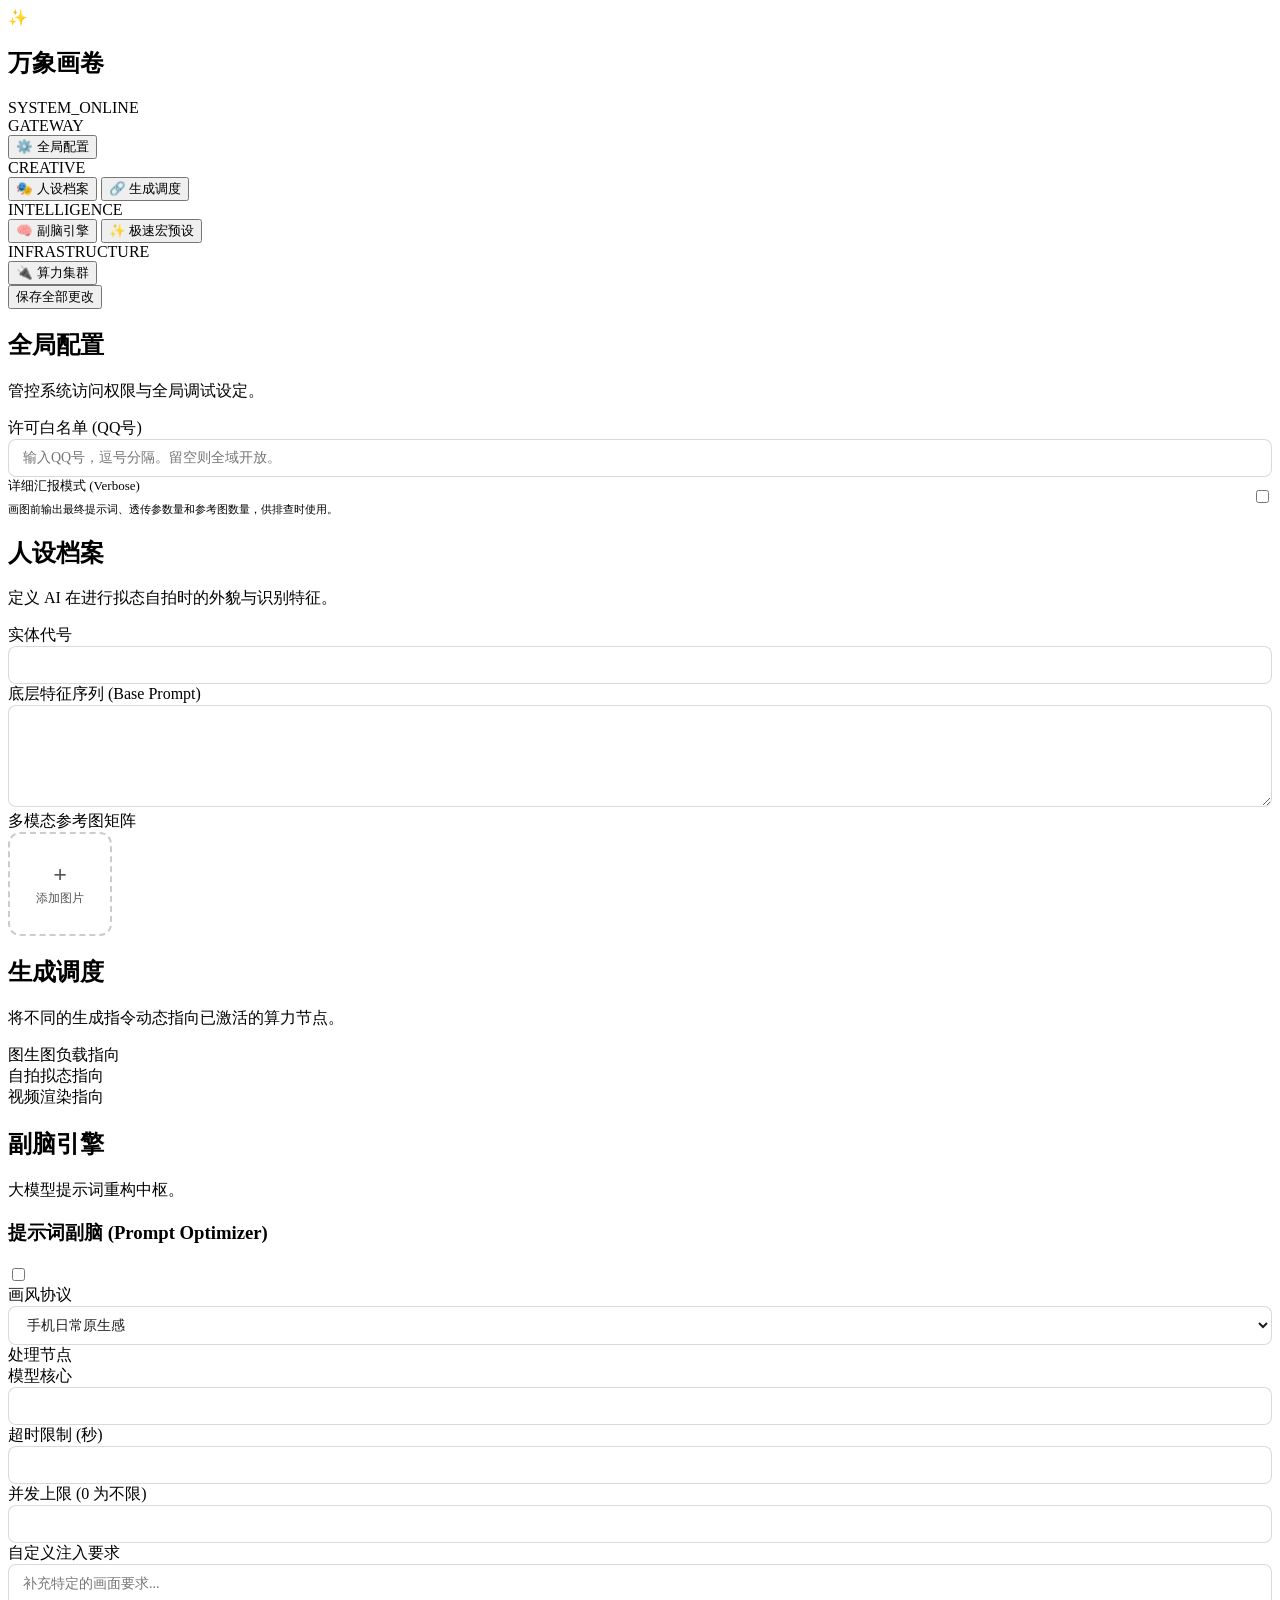
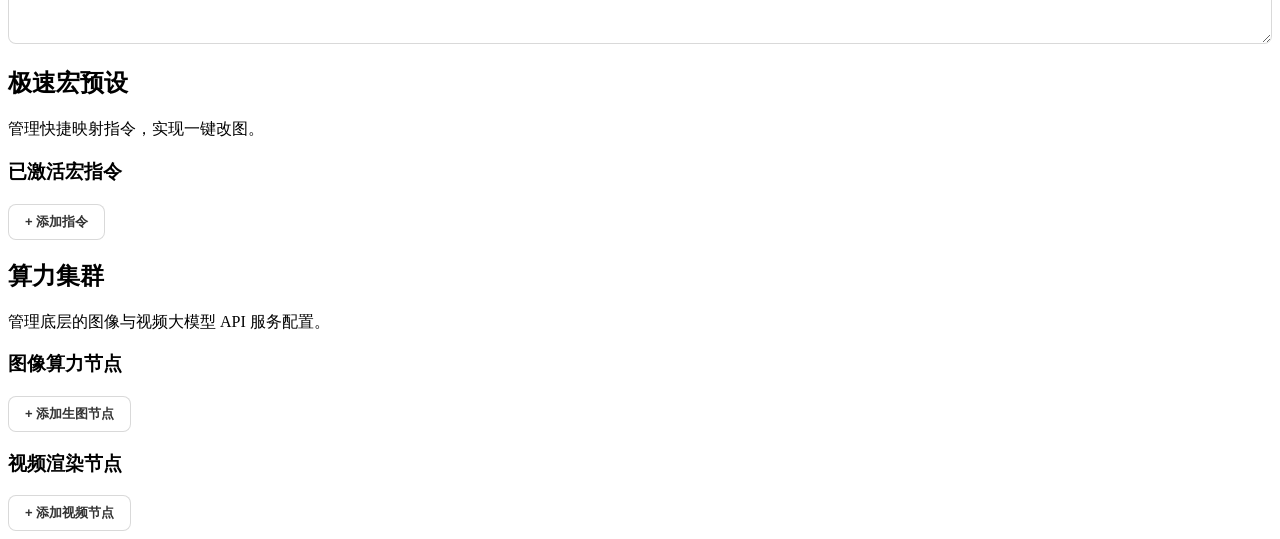
==== pages/插件配置/index.html @ 4bd56ada "Rename index.html to index.html" ====
<!doctype html>
<html lang="zh-CN">
<head>
    <meta charset="utf-8" />
    <title>Omni-Draw Station</title>
    <link rel="stylesheet" href="./style.css" />
    
    <style>
        /* =========================================================
           ✨ 修复 1：全局 CSS 补丁 (电脑与手机均生效)
           解决你本地 style.css 缺少这些类名导致的“原始黑边框”和崩坏问题
           ========================================================= */
        
        /* 修复输入框、多行文本框、下拉菜单 */
        .input-modern, .input-glass, select.input-modern, textarea.input-modern {
            width: 100%;
            padding: 10px 14px;
            border: 1px solid rgba(0, 0, 0, 0.15) !important;
            border-radius: 8px;
            background: rgba(255, 255, 255, 0.6);
            font-size: 14px;
            outline: none;
            box-sizing: border-box;
            transition: all 0.2s ease;
            font-family: inherit;
            color: #1C1E21;
        }
        .input-modern:focus, .input-glass:focus {
            border-color: #006FEE !important;
            background: rgba(255, 255, 255, 0.9);
            box-shadow: 0 0 0 3px rgba(0, 111, 238, 0.15);
        }
        textarea.input-modern { resize: vertical; min-height: 80px; }
        
        /* 修复添加指令、添加节点等按钮 */
        .btn-secondary, .btn-glass-secondary {
            padding: 8px 16px;
            border: 1px solid rgba(0, 0, 0, 0.15) !important;
            background: rgba(255, 255, 255, 0.6);
            border-radius: 8px;
            cursor: pointer;
            font-size: 13px;
            font-weight: 600;
            color: #333;
            transition: all 0.2s;
        }
        .btn-secondary:hover, .btn-glass-secondary:hover {
            background: rgba(255, 255, 255, 0.9);
            border-color: #006FEE !important;
            color: #006FEE;
        }

        /* 修复“添加图片”的虚线框 */
        .upload-trigger {
            display: flex;
            flex-direction: column;
            align-items: center;
            justify-content: center;
            width: 100px;
            height: 100px;
            border: 2px dashed rgba(0, 0, 0, 0.2) !important;
            border-radius: 12px;
            background: rgba(255, 255, 255, 0.4);
            cursor: pointer;
            transition: all 0.2s;
            color: #555;
        }
        .upload-trigger:hover {
            background: rgba(255, 255, 255, 0.8);
            border-color: #006FEE !important;
            color: #006FEE;
        }
        .upload-icon { font-size: 24px; font-weight: bold; line-height: 1; margin-bottom: 4px; }
        .upload-text { font-size: 12px; }

        /* =========================================================
           ✨ 修复 2：手机端专属隔离层 (仅屏幕宽度 < 768px 生效)
           绝对不影响电脑端，彻底解决手机端错位、重叠问题
           ========================================================= */
        @media screen and (max-width: 768px) {
            body, html { overflow: hidden !important; }
            .layout-wrapper { display: flex !important; flex-direction: column !important; height: 100vh !important; }
            
            /* 侧边栏变身顶部横向导航 */
            .sidebar { 
                width: 100% !important; 
                height: auto !important; 
                padding: 15px 15px 5px 15px !important; 
                flex-shrink: 0 !important;
                border-right: none !important; 
                border-bottom: 1px solid rgba(0,0,0,0.1) !important;
                background: rgba(255, 255, 255, 0.95) !important;
                z-index: 100 !important; 
                position: relative !important;
            }
            .sidebar-header { display: flex !important; flex-direction: row !important; justify-content: space-between !important; align-items: center !important; margin-bottom: 10px !important; padding: 0 !important; }
            .brand h1 { font-size: 18px !important; margin: 0 !important; }
            .status-dot { margin: 0 !important; }
            
            /* 导航菜单横向滑动 */
            .nav-menu { display: flex !important; flex-direction: row !important; overflow-x: auto !important; white-space: nowrap !important; gap: 8px !important; padding-bottom: 5px !important; -webkit-overflow-scrolling: touch !important; }
            .nav-menu::-webkit-scrollbar { display: none !important; }
            .nav-label { display: none !important; }
            .nav-item { width: auto !important; flex: 0 0 auto !important; padding: 6px 12px !important; margin: 0 !important; font-size: 13px !important; border-radius: 8px !important; }
            
            /* 主内容区留出底部空间，防悬浮按钮遮挡 */
            .content { flex: 1 !important; padding: 15px 15px 100px 15px !important; overflow-y: auto !important; -webkit-overflow-scrolling: touch !important; }
            .page-header h2 { font-size: 20px !important; margin-bottom: 5px !important; }
            .page-header p { font-size: 12px !important; opacity: 0.8 !important;}
            
            /* 强制单列排版防挤压 */
            .grid-row, .grid-2-col { display: flex !important; flex-direction: column !important; gap: 12px !important; }
            .card, .glass-card { padding: 15px !important; width: 100% !important; box-sizing: border-box !important; margin-bottom: 15px !important; border-radius: 12px !important;}
            
            /* 手机端输入框防溢出 */
            .form-group { width: 100% !important; box-sizing: border-box !important; overflow: hidden !important; }
            
            /* 极速宏列表优化为上下堆叠 */
            .list-item { display: flex !important; flex-direction: column !important; gap: 8px !important; height: auto !important; padding: 12px !important; box-sizing: border-box !important; background: rgba(0,0,0,0.03) !important; border-radius: 12px !important;}
            .list-item span { display: none !important; }
            .list-item button { width: 100% !important; margin-top: 5px !important; }
            
            /* 卡片头部防按钮挤压 */
            .card-header.space-between { flex-direction: column !important; align-items: flex-start !important; gap: 10px !important; }
            .card-header.space-between button { width: 100% !important; }

            /* ✨ 彻底修复按钮重叠：做成固定在屏幕底部的悬浮胶囊 ✨ */
            .save-panel { 
                position: fixed !important; 
                bottom: 20px !important; 
                left: 50% !important; 
                transform: translateX(-50%) !important; 
                width: 85% !important; 
                max-width: 350px !important;
                padding: 0 !important; 
                margin: 0 !important; 
                z-index: 9999 !important; 
            }
            .btn-primary { 
                width: 100% !important; 
                padding: 14px !important; 
                border-radius: 30px !important; 
                background: #006FEE !important;
                color: #FFF !important;
                border: none !important;
                box-shadow: 0 8px 25px rgba(0, 111, 238, 0.4) !important; 
                font-size: 15px !important;
                font-weight: bold !important;
            }
        }
    </style>
</head>
<body>
    <div class="layout-wrapper">
        <aside class="sidebar">
            <div class="sidebar-header">
                <div class="brand">
                    <span class="brand-icon">✨</span>
                    <h1>万象画卷</h1>
                </div>
                <div class="status-dot">SYSTEM_ONLINE</div>
            </div>
            
            <nav class="nav-menu">
                <div class="nav-label">GATEWAY</div>
                <button class="nav-item active" data-target="tab-basic"><span>⚙️</span> 全局配置</button>
                <div class="nav-label">CREATIVE</div>
                <button class="nav-item" data-target="tab-persona"><span>🎭</span> 人设档案</button>
                <button class="nav-item" data-target="tab-hub"><span>🔗</span> 生成调度</button>
                <div class="nav-label">INTELLIGENCE</div>
                <button class="nav-item" data-target="tab-optimizer"><span>🧠</span> 副脑引擎</button>
                <button class="nav-item" data-target="tab-presets"><span>✨</span> 极速宏预设</button>
                <div class="nav-label">INFRASTRUCTURE</div>
                <button class="nav-item" data-target="tab-nodes"><span>🔌</span> 算力集群</button>
            </nav>

            <div class="save-panel">
                <button data-action="save-config" class="btn-primary">保存全部更改</button>
            </div>
        </aside>

        <main class="content">
            <div id="tab-basic" class="tab-pane active">
                <div class="page-header"><h2>全局配置</h2><p>管控系统访问权限与全局调试设定。</p></div>
                <section class="card">
                    <div class="form-group">
                        <label>许可白名单 (QQ号)</label>
                        <input type="text" id="perm_allowed_users" class="input-modern" placeholder="输入QQ号，逗号分隔。留空则全域开放。" />
                    </div>
                    <div class="divider"></div>
                    <div style="display: flex; justify-content: space-between; align-items: center;">
                        <div>
                            <label style="margin-bottom: 4px; display: block; color: var(--text-main); font-size: 13px;">详细汇报模式 (Verbose)</label>
                            <span style="font-size: 11px; color: var(--text-muted);">画图前输出最终提示词、透传参数量和参考图数量，供排查时使用。</span>
                        </div>
                        <div class="switch-wrapper"><input type="checkbox" id="verbose_report" class="ios-switch"></div>
                    </div>
                </section>
            </div>

            <div id="tab-persona" class="tab-pane">
                <div class="page-header"><h2>人设档案</h2><p>定义 AI 在进行拟态自拍时的外貌与识别特征。</p></div>
                <div class="grid-row">
                    <section class="card">
                        <div class="form-group"><label>实体代号</label><input type="text" id="persona_name" class="input-modern" /></div>
                        <div class="form-group"><label>底层特征序列 (Base Prompt)</label><textarea id="persona_prompt" rows="5" class="input-modern"></textarea></div>
                    </section>
                    <section class="card">
                        <div class="form-group">
                            <label>多模态参考图矩阵</label>
                            <div class="multi-upload-container" id="persona-upload-container">
                                <div class="upload-trigger" id="persona-upload-trigger">
                                    <span class="upload-icon">+</span>
                                    <span class="upload-text">添加图片</span>
                                </div>
                            </div>
                            <input type="file" id="hidden-file-input" accept="image/png, image/jpeg, image/webp" multiple style="display: none;" />
                        </div>
                    </section>
                </div>
            </div>

            <div id="tab-hub" class="tab-pane">
                <div class="page-header"><h2>生成调度</h2><p>将不同的生成指令动态指向已激活的算力节点。</p></div>
                <section class="card">
                    <div class="form-group"><label>图生图负载指向</label><div class="node-selector" id="sel-route-img"></div><input type="hidden" id="route_img" /></div>
                    <div class="divider"></div>
                    <div class="form-group"><label>自拍拟态指向</label><div class="node-selector" id="sel-route-selfie"></div><input type="hidden" id="route_selfie" /></div>
                    <div class="divider"></div>
                    <div class="form-group"><label>视频渲染指向</label><div class="node-selector-video" id="sel-route-video"></div><input type="hidden" id="route_video" /></div>
                </section>
            </div>

            <div id="tab-optimizer" class="tab-pane">
                <div class="page-header"><h2>副脑引擎</h2><p>大模型提示词重构中枢。</p></div>
                <section class="card highlight-card">
                    <div class="card-header">
                        <h3>提示词副脑 (Prompt Optimizer)</h3>
                        <div class="switch-wrapper"><input type="checkbox" id="opt_enable" class="ios-switch"></div>
                    </div>
                    <div class="grid-2-col">
                        <div class="form-group"><label>画风协议</label><select id="opt_style" class="input-modern"><option value="手机日常原生感">手机日常原生感</option><option value="自拍专用极致真实">自拍专用极致真实</option><option value="电影级光影大片">电影级光影大片</option><option value="日系插画大师">日系插画大师</option><option value="3D 潮玩盲盒">3D 潮玩盲盒</option><option value="自定义模式">自定义模式</option></select></div>
                        <div class="form-group"><label>处理节点</label><div class="node-selector" id="sel-opt-chain"></div><input type="hidden" id="opt_chain" /></div>
                        <div class="form-group"><label>模型核心</label><input type="text" id="opt_model" class="input-modern" /></div>
                        <div class="form-group"><label>超时限制 (秒)</label><input type="number" id="opt_timeout" class="input-modern" /></div>
                        <div class="form-group full-width"><label>并发上限 (0 为不限)</label><input type="number" id="opt_batch" class="input-modern" /></div>
                        <div class="form-group full-width"><label>自定义注入要求</label><textarea id="opt_custom" rows="2" class="input-modern" placeholder="补充特定的画面要求..."></textarea></div>
                    </div>
                </section>
            </div>

            <div id="tab-presets" class="tab-pane">
                <div class="page-header"><h2>极速宏预设</h2><p>管理快捷映射指令，实现一键改图。</p></div>
                <section class="card">
                    <div class="card-header space-between"><h3>已激活宏指令</h3><button data-action="add-preset" class="btn-secondary btn-small">+ 添加指令</button></div>
                    <div class="list-container" id="presets-container"></div>
                </section>
            </div>

            <div id="tab-nodes" class="tab-pane">
                <div class="page-header"><h2>算力集群</h2><p>管理底层的图像与视频大模型 API 服务配置。</p></div>
                <section class="card">
                    <div class="card-header space-between"><h3>图像算力节点</h3><button data-action="add-provider" class="btn-secondary btn-small">+ 添加生图节点</button></div>
                    <div class="list-container" id="providers-container"></div>
                </section>
                <section class="card">
                    <div class="card-header space-between"><h3>视频渲染节点</h3><button data-action="add-video-provider" class="btn-secondary btn-small">+ 添加视频节点</button></div>
                    <div class="list-container" id="video-providers-container"></div>
                </section>
            </div>
        </main>
    </div>

    <div id="toast-container"></div>
    <script type="module" src="./app.js"></script>
</body>
</html>
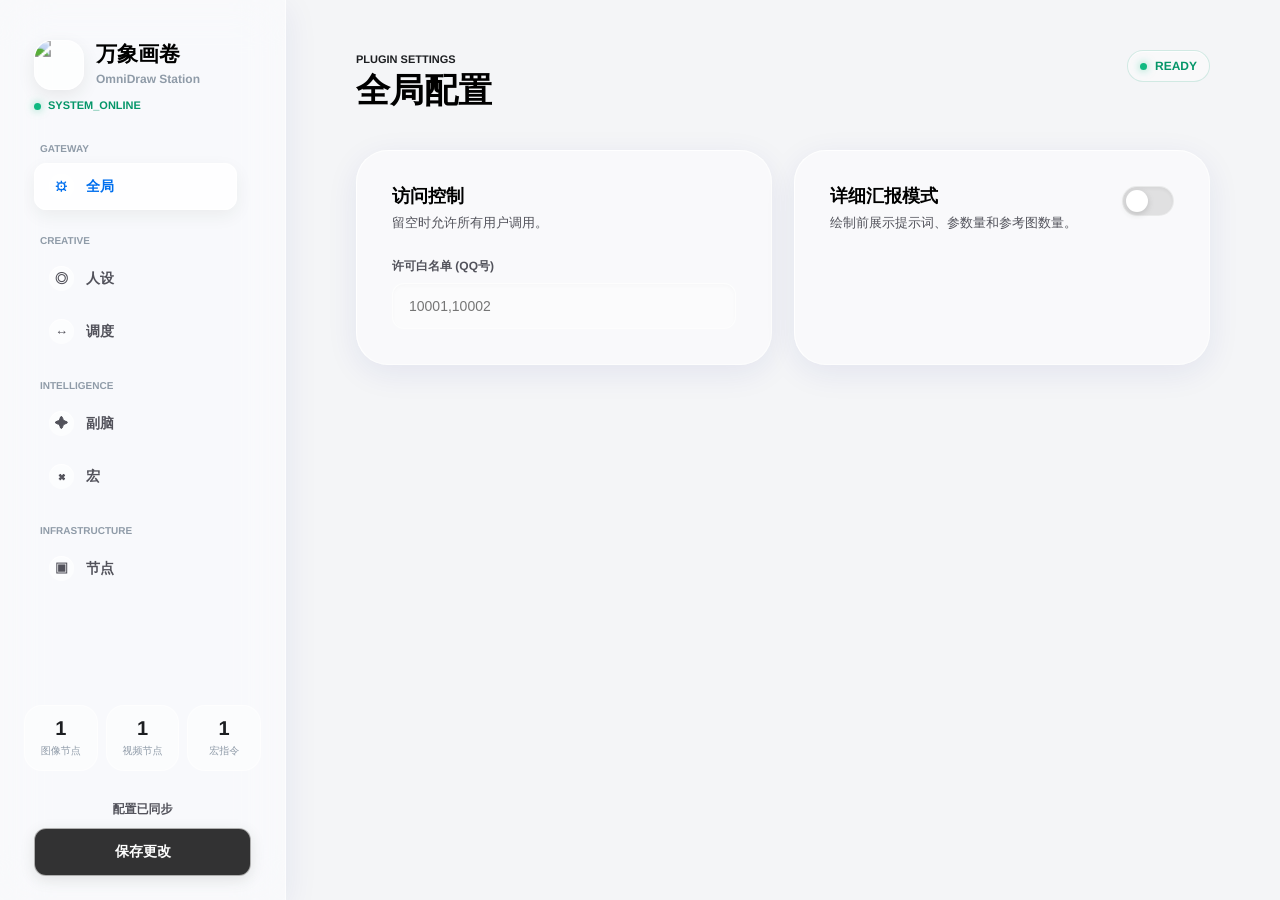
==== commit 0134cdee: "Add multi persona profile support" ====
--- a/pages/插件配置/index.html
+++ b/pages/插件配置/index.html
@@ -1,277 +1,259 @@
-<!doctype html>
-<html lang="zh-CN">
-<head>
-    <meta charset="utf-8" />
-    <title>Omni-Draw Station</title>
-    <link rel="stylesheet" href="./style.css" />
-    
-    <style>
-        /* =========================================================
-           ✨ 修复 1：全局 CSS 补丁 (电脑与手机均生效)
-           解决你本地 style.css 缺少这些类名导致的“原始黑边框”和崩坏问题
-           ========================================================= */
-        
-        /* 修复输入框、多行文本框、下拉菜单 */
-        .input-modern, .input-glass, select.input-modern, textarea.input-modern {
-            width: 100%;
-            padding: 10px 14px;
-            border: 1px solid rgba(0, 0, 0, 0.15) !important;
-            border-radius: 8px;
-            background: rgba(255, 255, 255, 0.6);
-            font-size: 14px;
-            outline: none;
-            box-sizing: border-box;
-            transition: all 0.2s ease;
-            font-family: inherit;
-            color: #1C1E21;
-        }
-        .input-modern:focus, .input-glass:focus {
-            border-color: #006FEE !important;
-            background: rgba(255, 255, 255, 0.9);
-            box-shadow: 0 0 0 3px rgba(0, 111, 238, 0.15);
-        }
-        textarea.input-modern { resize: vertical; min-height: 80px; }
-        
-        /* 修复添加指令、添加节点等按钮 */
-        .btn-secondary, .btn-glass-secondary {
-            padding: 8px 16px;
-            border: 1px solid rgba(0, 0, 0, 0.15) !important;
-            background: rgba(255, 255, 255, 0.6);
-            border-radius: 8px;
-            cursor: pointer;
-            font-size: 13px;
-            font-weight: 600;
-            color: #333;
-            transition: all 0.2s;
-        }
-        .btn-secondary:hover, .btn-glass-secondary:hover {
-            background: rgba(255, 255, 255, 0.9);
-            border-color: #006FEE !important;
-            color: #006FEE;
-        }
-
-        /* 修复“添加图片”的虚线框 */
-        .upload-trigger {
-            display: flex;
-            flex-direction: column;
-            align-items: center;
-            justify-content: center;
-            width: 100px;
-            height: 100px;
-            border: 2px dashed rgba(0, 0, 0, 0.2) !important;
-            border-radius: 12px;
-            background: rgba(255, 255, 255, 0.4);
-            cursor: pointer;
-            transition: all 0.2s;
-            color: #555;
-        }
-        .upload-trigger:hover {
-            background: rgba(255, 255, 255, 0.8);
-            border-color: #006FEE !important;
-            color: #006FEE;
-        }
-        .upload-icon { font-size: 24px; font-weight: bold; line-height: 1; margin-bottom: 4px; }
-        .upload-text { font-size: 12px; }
-
-        /* =========================================================
-           ✨ 修复 2：手机端专属隔离层 (仅屏幕宽度 < 768px 生效)
-           绝对不影响电脑端，彻底解决手机端错位、重叠问题
-           ========================================================= */
-        @media screen and (max-width: 768px) {
-            body, html { overflow: hidden !important; }
-            .layout-wrapper { display: flex !important; flex-direction: column !important; height: 100vh !important; }
-            
-            /* 侧边栏变身顶部横向导航 */
-            .sidebar { 
-                width: 100% !important; 
-                height: auto !important; 
-                padding: 15px 15px 5px 15px !important; 
-                flex-shrink: 0 !important;
-                border-right: none !important; 
-                border-bottom: 1px solid rgba(0,0,0,0.1) !important;
-                background: rgba(255, 255, 255, 0.95) !important;
-                z-index: 100 !important; 
-                position: relative !important;
-            }
-            .sidebar-header { display: flex !important; flex-direction: row !important; justify-content: space-between !important; align-items: center !important; margin-bottom: 10px !important; padding: 0 !important; }
-            .brand h1 { font-size: 18px !important; margin: 0 !important; }
-            .status-dot { margin: 0 !important; }
-            
-            /* 导航菜单横向滑动 */
-            .nav-menu { display: flex !important; flex-direction: row !important; overflow-x: auto !important; white-space: nowrap !important; gap: 8px !important; padding-bottom: 5px !important; -webkit-overflow-scrolling: touch !important; }
-            .nav-menu::-webkit-scrollbar { display: none !important; }
-            .nav-label { display: none !important; }
-            .nav-item { width: auto !important; flex: 0 0 auto !important; padding: 6px 12px !important; margin: 0 !important; font-size: 13px !important; border-radius: 8px !important; }
-            
-            /* 主内容区留出底部空间，防悬浮按钮遮挡 */
-            .content { flex: 1 !important; padding: 15px 15px 100px 15px !important; overflow-y: auto !important; -webkit-overflow-scrolling: touch !important; }
-            .page-header h2 { font-size: 20px !important; margin-bottom: 5px !important; }
-            .page-header p { font-size: 12px !important; opacity: 0.8 !important;}
-            
-            /* 强制单列排版防挤压 */
-            .grid-row, .grid-2-col { display: flex !important; flex-direction: column !important; gap: 12px !important; }
-            .card, .glass-card { padding: 15px !important; width: 100% !important; box-sizing: border-box !important; margin-bottom: 15px !important; border-radius: 12px !important;}
-            
-            /* 手机端输入框防溢出 */
-            .form-group { width: 100% !important; box-sizing: border-box !important; overflow: hidden !important; }
-            
-            /* 极速宏列表优化为上下堆叠 */
-            .list-item { display: flex !important; flex-direction: column !important; gap: 8px !important; height: auto !important; padding: 12px !important; box-sizing: border-box !important; background: rgba(0,0,0,0.03) !important; border-radius: 12px !important;}
-            .list-item span { display: none !important; }
-            .list-item button { width: 100% !important; margin-top: 5px !important; }
-            
-            /* 卡片头部防按钮挤压 */
-            .card-header.space-between { flex-direction: column !important; align-items: flex-start !important; gap: 10px !important; }
-            .card-header.space-between button { width: 100% !important; }
-
-            /* ✨ 彻底修复按钮重叠：做成固定在屏幕底部的悬浮胶囊 ✨ */
-            .save-panel { 
-                position: fixed !important; 
-                bottom: 20px !important; 
-                left: 50% !important; 
-                transform: translateX(-50%) !important; 
-                width: 85% !important; 
-                max-width: 350px !important;
-                padding: 0 !important; 
-                margin: 0 !important; 
-                z-index: 9999 !important; 
-            }
-            .btn-primary { 
-                width: 100% !important; 
-                padding: 14px !important; 
-                border-radius: 30px !important; 
-                background: #006FEE !important;
-                color: #FFF !important;
-                border: none !important;
-                box-shadow: 0 8px 25px rgba(0, 111, 238, 0.4) !important; 
-                font-size: 15px !important;
-                font-weight: bold !important;
-            }
-        }
-    </style>
-</head>
-<body>
-    <div class="layout-wrapper">
-        <aside class="sidebar">
-            <div class="sidebar-header">
-                <div class="brand">
-                    <span class="brand-icon">✨</span>
-                    <h1>万象画卷</h1>
-                </div>
-                <div class="status-dot">SYSTEM_ONLINE</div>
-            </div>
-            
-            <nav class="nav-menu">
-                <div class="nav-label">GATEWAY</div>
-                <button class="nav-item active" data-target="tab-basic"><span>⚙️</span> 全局配置</button>
-                <div class="nav-label">CREATIVE</div>
-                <button class="nav-item" data-target="tab-persona"><span>🎭</span> 人设档案</button>
-                <button class="nav-item" data-target="tab-hub"><span>🔗</span> 生成调度</button>
-                <div class="nav-label">INTELLIGENCE</div>
-                <button class="nav-item" data-target="tab-optimizer"><span>🧠</span> 副脑引擎</button>
-                <button class="nav-item" data-target="tab-presets"><span>✨</span> 极速宏预设</button>
-                <div class="nav-label">INFRASTRUCTURE</div>
-                <button class="nav-item" data-target="tab-nodes"><span>🔌</span> 算力集群</button>
-            </nav>
-
-            <div class="save-panel">
-                <button data-action="save-config" class="btn-primary">保存全部更改</button>
-            </div>
-        </aside>
-
-        <main class="content">
-            <div id="tab-basic" class="tab-pane active">
-                <div class="page-header"><h2>全局配置</h2><p>管控系统访问权限与全局调试设定。</p></div>
-                <section class="card">
-                    <div class="form-group">
-                        <label>许可白名单 (QQ号)</label>
-                        <input type="text" id="perm_allowed_users" class="input-modern" placeholder="输入QQ号，逗号分隔。留空则全域开放。" />
-                    </div>
-                    <div class="divider"></div>
-                    <div style="display: flex; justify-content: space-between; align-items: center;">
-                        <div>
-                            <label style="margin-bottom: 4px; display: block; color: var(--text-main); font-size: 13px;">详细汇报模式 (Verbose)</label>
-                            <span style="font-size: 11px; color: var(--text-muted);">画图前输出最终提示词、透传参数量和参考图数量，供排查时使用。</span>
-                        </div>
-                        <div class="switch-wrapper"><input type="checkbox" id="verbose_report" class="ios-switch"></div>
-                    </div>
-                </section>
-            </div>
-
-            <div id="tab-persona" class="tab-pane">
-                <div class="page-header"><h2>人设档案</h2><p>定义 AI 在进行拟态自拍时的外貌与识别特征。</p></div>
-                <div class="grid-row">
-                    <section class="card">
-                        <div class="form-group"><label>实体代号</label><input type="text" id="persona_name" class="input-modern" /></div>
-                        <div class="form-group"><label>底层特征序列 (Base Prompt)</label><textarea id="persona_prompt" rows="5" class="input-modern"></textarea></div>
-                    </section>
-                    <section class="card">
-                        <div class="form-group">
-                            <label>多模态参考图矩阵</label>
-                            <div class="multi-upload-container" id="persona-upload-container">
-                                <div class="upload-trigger" id="persona-upload-trigger">
-                                    <span class="upload-icon">+</span>
-                                    <span class="upload-text">添加图片</span>
-                                </div>
-                            </div>
-                            <input type="file" id="hidden-file-input" accept="image/png, image/jpeg, image/webp" multiple style="display: none;" />
-                        </div>
-                    </section>
-                </div>
-            </div>
-
-            <div id="tab-hub" class="tab-pane">
-                <div class="page-header"><h2>生成调度</h2><p>将不同的生成指令动态指向已激活的算力节点。</p></div>
-                <section class="card">
-                    <div class="form-group"><label>图生图负载指向</label><div class="node-selector" id="sel-route-img"></div><input type="hidden" id="route_img" /></div>
-                    <div class="divider"></div>
-                    <div class="form-group"><label>自拍拟态指向</label><div class="node-selector" id="sel-route-selfie"></div><input type="hidden" id="route_selfie" /></div>
-                    <div class="divider"></div>
-                    <div class="form-group"><label>视频渲染指向</label><div class="node-selector-video" id="sel-route-video"></div><input type="hidden" id="route_video" /></div>
-                </section>
-            </div>
-
-            <div id="tab-optimizer" class="tab-pane">
-                <div class="page-header"><h2>副脑引擎</h2><p>大模型提示词重构中枢。</p></div>
-                <section class="card highlight-card">
-                    <div class="card-header">
-                        <h3>提示词副脑 (Prompt Optimizer)</h3>
-                        <div class="switch-wrapper"><input type="checkbox" id="opt_enable" class="ios-switch"></div>
-                    </div>
-                    <div class="grid-2-col">
-                        <div class="form-group"><label>画风协议</label><select id="opt_style" class="input-modern"><option value="手机日常原生感">手机日常原生感</option><option value="自拍专用极致真实">自拍专用极致真实</option><option value="电影级光影大片">电影级光影大片</option><option value="日系插画大师">日系插画大师</option><option value="3D 潮玩盲盒">3D 潮玩盲盒</option><option value="自定义模式">自定义模式</option></select></div>
-                        <div class="form-group"><label>处理节点</label><div class="node-selector" id="sel-opt-chain"></div><input type="hidden" id="opt_chain" /></div>
-                        <div class="form-group"><label>模型核心</label><input type="text" id="opt_model" class="input-modern" /></div>
-                        <div class="form-group"><label>超时限制 (秒)</label><input type="number" id="opt_timeout" class="input-modern" /></div>
-                        <div class="form-group full-width"><label>并发上限 (0 为不限)</label><input type="number" id="opt_batch" class="input-modern" /></div>
-                        <div class="form-group full-width"><label>自定义注入要求</label><textarea id="opt_custom" rows="2" class="input-modern" placeholder="补充特定的画面要求..."></textarea></div>
-                    </div>
-                </section>
-            </div>
-
-            <div id="tab-presets" class="tab-pane">
-                <div class="page-header"><h2>极速宏预设</h2><p>管理快捷映射指令，实现一键改图。</p></div>
-                <section class="card">
-                    <div class="card-header space-between"><h3>已激活宏指令</h3><button data-action="add-preset" class="btn-secondary btn-small">+ 添加指令</button></div>
-                    <div class="list-container" id="presets-container"></div>
-                </section>
-            </div>
-
-            <div id="tab-nodes" class="tab-pane">
-                <div class="page-header"><h2>算力集群</h2><p>管理底层的图像与视频大模型 API 服务配置。</p></div>
-                <section class="card">
-                    <div class="card-header space-between"><h3>图像算力节点</h3><button data-action="add-provider" class="btn-secondary btn-small">+ 添加生图节点</button></div>
-                    <div class="list-container" id="providers-container"></div>
-                </section>
-                <section class="card">
-                    <div class="card-header space-between"><h3>视频渲染节点</h3><button data-action="add-video-provider" class="btn-secondary btn-small">+ 添加视频节点</button></div>
-                    <div class="list-container" id="video-providers-container"></div>
-                </section>
-            </div>
-        </main>
-    </div>
-
-    <div id="toast-container"></div>
-    <script type="module" src="./app.js"></script>
-</body>
-</html>
+<!doctype html>
+<html lang="zh-CN">
+<head>
+    <meta charset="utf-8" />
+    <meta name="viewport" content="width=device-width, initial-scale=1, viewport-fit=cover" />
+    <meta name="theme-color" content="#C1E6FF" />
+    <title>OmniDraw Station</title>
+    <link rel="icon" href="./logo.png" />
+    <link rel="stylesheet" href="./style.css" />
+</head>
+<body>
+    <div class="app-shell">
+        <aside class="sidebar">
+            <div class="brand-block">
+                <div class="brand-mark" aria-hidden="true">
+                    <img src="./logo.png" alt="" />
+                </div>
+                <div>
+                    <h1>万象画卷</h1>
+                    <p>OmniDraw Station</p>
+                </div>
+            </div>
+            <div class="sidebar-status"><span></span>SYSTEM_ONLINE</div>
+
+            <nav class="nav-menu" aria-label="配置导航">
+                <div class="nav-label">GATEWAY</div>
+                <button class="nav-item active" data-target="tab-basic" type="button">
+                    <span class="nav-icon">⚙</span><span>全局</span>
+                </button>
+                <div class="nav-label">CREATIVE</div>
+                <button class="nav-item" data-target="tab-persona" type="button">
+                    <span class="nav-icon">◎</span><span>人设</span>
+                </button>
+                <button class="nav-item" data-target="tab-hub" type="button">
+                    <span class="nav-icon">↔</span><span>调度</span>
+                </button>
+                <div class="nav-label">INTELLIGENCE</div>
+                <button class="nav-item" data-target="tab-optimizer" type="button">
+                    <span class="nav-icon">✦</span><span>副脑</span>
+                </button>
+                <button class="nav-item" data-target="tab-presets" type="button">
+                    <span class="nav-icon">⌘</span><span>宏</span>
+                </button>
+                <div class="nav-label">INFRASTRUCTURE</div>
+                <button class="nav-item" data-target="tab-nodes" type="button">
+                    <span class="nav-icon">▣</span><span>节点</span>
+                </button>
+            </nav>
+
+            <div class="sidebar-metrics">
+                <div><span id="metric-image-nodes">0</span><small>图像节点</small></div>
+                <div><span id="metric-video-nodes">0</span><small>视频节点</small></div>
+                <div><span id="metric-presets">0</span><small>宏指令</small></div>
+            </div>
+
+            <div class="save-panel">
+                <div class="save-state" id="save-state">配置已同步</div>
+                <button data-action="save-config" class="btn-primary" type="button">保存更改</button>
+            </div>
+        </aside>
+
+        <main class="content">
+            <header class="topbar">
+                <div>
+                    <span class="eyebrow">PLUGIN SETTINGS</span>
+                    <h2 id="active-title">全局配置</h2>
+                </div>
+                <div class="status-pill"><span></span>READY</div>
+            </header>
+
+            <section id="tab-basic" class="tab-pane active" data-title="全局配置">
+                <div class="page-grid compact">
+                    <article class="card">
+                        <div class="card-header">
+                            <div>
+                                <h3>访问控制</h3>
+                                <p>留空时允许所有用户调用。</p>
+                            </div>
+                        </div>
+                        <div class="form-group">
+                            <label for="perm_allowed_users">许可白名单 (QQ号)</label>
+                            <input type="text" id="perm_allowed_users" class="input-modern" placeholder="10001,10002" />
+                        </div>
+                    </article>
+
+                    <article class="card">
+                        <div class="setting-row">
+                            <div>
+                                <h3>详细汇报模式</h3>
+                                <p>绘制前展示提示词、参数量和参考图数量。</p>
+                            </div>
+                            <label class="switch-wrapper" for="verbose_report">
+                                <input type="checkbox" id="verbose_report" class="ios-switch" />
+                            </label>
+                        </div>
+                    </article>
+                </div>
+            </section>
+
+            <section id="tab-persona" class="tab-pane" data-title="人设档案">
+                <div class="page-grid">
+                    <article class="card">
+                        <div class="card-header">
+                            <div>
+                                <h3>基础人设</h3>
+                                <p>自拍模式会与副脑输出合并。</p>
+                            </div>
+                        </div>
+                        <div class="persona-manager">
+                            <div class="persona-profiles" id="persona-profiles-container"></div>
+                            <button class="btn-glass-secondary" data-action="add-persona" type="button">新增人设</button>
+                        </div>
+                        <div class="form-group">
+                            <label for="persona_name">实体代号</label>
+                            <input type="text" id="persona_name" class="input-modern" data-sync="persona-name" />
+                        </div>
+                        <div class="form-group">
+                            <label for="persona_prompt">底层特征序列 (Base Prompt)</label>
+                            <textarea id="persona_prompt" rows="7" class="input-modern" data-sync="persona-prompt"></textarea>
+                        </div>
+                    </article>
+
+                    <article class="card">
+                        <div class="card-header">
+                            <div>
+                                <h3>参考图矩阵</h3>
+                                <p>支持多张形象参考图。最好1-3张，建议控制在5张以内。</p>
+                            </div>
+                        </div>
+                        <div class="multi-upload-container" id="persona-upload-container">
+                            <button class="upload-trigger" id="persona-upload-trigger" type="button">
+                                <span class="upload-icon">+</span>
+                                <span class="upload-text">添加图片</span>
+                            </button>
+                        </div>
+                        <input type="file" id="hidden-file-input" accept="image/png, image/jpeg, image/webp" multiple hidden />
+                    </article>
+                </div>
+            </section>
+
+            <section id="tab-hub" class="tab-pane" data-title="生成调度">
+                <article class="card wide-card">
+                    <div class="card-header">
+                        <div>
+                            <h3>链路路由</h3>
+                            <p>把不同任务指向对应节点。</p>
+                        </div>
+                    </div>
+                    <div class="route-stack">
+                        <div class="route-row">
+                            <label>图像生成</label>
+                            <div class="node-selector" id="sel-route-img"></div>
+                            <input type="hidden" id="route_img" />
+                        </div>
+                        <div class="route-row">
+                            <label>人设自拍</label>
+                            <div class="node-selector" id="sel-route-selfie"></div>
+                            <input type="hidden" id="route_selfie" />
+                        </div>
+                        <div class="route-row">
+                            <label>视频渲染</label>
+                            <div class="node-selector-video" id="sel-route-video"></div>
+                            <input type="hidden" id="route_video" />
+                        </div>
+                    </div>
+                </article>
+            </section>
+
+            <section id="tab-optimizer" class="tab-pane" data-title="副脑引擎">
+                <article class="card highlight-card wide-card">
+                    <div class="card-header">
+                        <div>
+                            <h3>Prompt Optimizer</h3>
+                            <p>提示词重构与风格增强。</p>
+                        </div>
+                        <label class="switch-wrapper" for="opt_enable">
+                            <input type="checkbox" id="opt_enable" class="ios-switch" />
+                        </label>
+                    </div>
+                    <div class="form-grid">
+                        <div class="form-group">
+                            <label for="opt_style">画风协议</label>
+                            <select id="opt_style" class="input-modern">
+                                <option value="手机日常原生感">手机日常原生感</option>
+                                <option value="自拍专用极致真实">自拍专用极致真实</option>
+                                <option value="电影级光影大片">电影级光影大片</option>
+                                <option value="日系插画大师">日系插画大师</option>
+                                <option value="3D 潮玩盲盒">3D 潮玩盲盒</option>
+                                <option value="自定义模式">自定义模式</option>
+                            </select>
+                        </div>
+                        <div class="form-group">
+                            <label>处理节点</label>
+                            <div class="node-selector" id="sel-opt-chain"></div>
+                            <input type="hidden" id="opt_chain" />
+                        </div>
+                        <div class="form-group">
+                            <label for="opt_model">模型核心</label>
+                            <input type="text" id="opt_model" class="input-modern" />
+                        </div>
+                        <div class="form-group">
+                            <label for="opt_timeout">超时限制 (秒)</label>
+                            <input type="number" id="opt_timeout" class="input-modern" min="1" />
+                        </div>
+                        <div class="form-group">
+                            <label for="opt_batch">批量上限</label>
+                            <input type="number" id="opt_batch" class="input-modern" min="0" />
+                        </div>
+                        <div class="form-group full-width">
+                            <label for="opt_custom">自定义注入要求</label>
+                            <textarea id="opt_custom" rows="4" class="input-modern" placeholder="补充特定的画面要求..."></textarea>
+                        </div>
+                    </div>
+                </article>
+            </section>
+
+            <section id="tab-presets" class="tab-pane" data-title="极速宏预设">
+                <article class="card wide-card">
+                    <div class="card-header space-between">
+                        <div>
+                            <h3>宏指令</h3>
+                            <p>快捷指令与底层提示词映射。</p>
+                        </div>
+                        <button data-action="add-preset" class="btn-secondary" type="button">添加指令</button>
+                    </div>
+                    <div class="list-container" id="presets-container"></div>
+                </article>
+            </section>
+
+            <section id="tab-nodes" class="tab-pane" data-title="算力集群">
+                <article class="card wide-card">
+                    <div class="card-header space-between">
+                        <div>
+                            <h3>图像算力节点</h3>
+                            <p>OpenAI Images 或 Chat 兼容接口。</p>
+                        </div>
+                        <button data-action="add-provider" class="btn-secondary" type="button">添加生图节点</button>
+                    </div>
+                    <div class="list-container" id="providers-container"></div>
+                </article>
+
+                <article class="card wide-card">
+                    <div class="card-header space-between">
+                        <div>
+                            <h3>视频渲染节点</h3>
+                            <p>异步轮询、同步阻塞或 Chat 伪装协议。</p>
+                        </div>
+                        <button data-action="add-video-provider" class="btn-secondary" type="button">添加视频节点</button>
+                    </div>
+                    <div class="list-container" id="video-providers-container"></div>
+                </article>
+            </section>
+        </main>
+    </div>
+
+    <div id="toast-container" aria-live="polite"></div>
+    <script type="module" src="./app.js"></script>
+</body>
+</html>
--- a/pages/插件配置/style.css
+++ b/pages/插件配置/style.css
@@ -0,0 +1,1379 @@
+:root {
+    color-scheme: light;
+    --page-bg: #f4f5f7;
+    --panel-bg: rgba(255, 255, 255, 0.45);
+    --panel-strong: rgba(255, 255, 255, 0.72);
+    --panel-hover: rgba(255, 255, 255, 0.82);
+    --panel-border: rgba(255, 255, 255, 0.6);
+    --panel-highlight: rgba(255, 255, 255, 0.86);
+    --input-bg: rgba(255, 255, 255, 0.3);
+    --input-focus: rgba(255, 255, 255, 0.72);
+    --text-main: #1c1e21;
+    --text-muted: #52525b;
+    --text-soft: #8f9ba8;
+    --accent: #006fee;
+    --accent-glass: rgba(0, 111, 238, 0.15);
+    --accent-shadow: rgba(0, 111, 238, 0.28);
+    --success: #059669;
+    --success-dot: #10b981;
+    --danger: #ff453a;
+    --danger-soft: rgba(255, 69, 58, 0.12);
+    --warning: #b7791f;
+    --shadow-soft: 0 8px 32px rgba(31, 38, 135, 0.08);
+    --shadow-pop: 0 14px 38px rgba(31, 38, 135, 0.13);
+    --radius-sm: 12px;
+    --radius-md: 20px;
+    --radius-lg: 32px;
+    --ease: 220ms cubic-bezier(0.22, 1, 0.36, 1);
+    --spring: 520ms cubic-bezier(0.17, 1.42, 0.28, 1);
+    --spring-fast: 340ms cubic-bezier(0.2, 1.28, 0.28, 1);
+}
+
+* {
+    box-sizing: border-box;
+}
+
+html,
+body {
+    width: 100%;
+    height: 100%;
+    margin: 0;
+    overflow: hidden;
+    color: var(--text-main);
+    background: var(--page-bg);
+    font-family: -apple-system, BlinkMacSystemFont, "SF Pro Text", "Helvetica Neue", "Segoe UI", "Microsoft YaHei", sans-serif;
+    -webkit-font-smoothing: antialiased;
+    text-rendering: geometricPrecision;
+}
+
+button,
+input,
+textarea,
+select {
+    font: inherit;
+}
+
+button {
+    -webkit-tap-highlight-color: transparent;
+}
+
+button:focus-visible,
+input:focus-visible,
+textarea:focus-visible,
+select:focus-visible {
+    outline: 2px solid rgba(0, 111, 238, 0.46);
+    outline-offset: 3px;
+}
+
+.app-shell {
+    display: flex;
+    width: 100vw;
+    height: 100dvh;
+    overflow: hidden;
+}
+
+.sidebar {
+    display: flex;
+    flex: 0 0 286px;
+    flex-direction: column;
+    min-width: 0;
+    height: 100%;
+    padding: 40px 24px 24px;
+    border-right: 1px solid var(--panel-border);
+    background: var(--panel-bg);
+    box-shadow: var(--shadow-soft);
+    backdrop-filter: saturate(180%) blur(24px);
+    -webkit-backdrop-filter: saturate(180%) blur(24px);
+}
+
+.brand-block {
+    display: flex;
+    align-items: center;
+    gap: 12px;
+    min-width: 0;
+    padding: 0 10px 10px;
+}
+
+.brand-mark {
+    display: grid;
+    place-items: center;
+    flex: 0 0 auto;
+    width: 50px;
+    height: 50px;
+    overflow: hidden;
+    border: 1px solid var(--panel-border);
+    border-radius: 18px;
+    background: var(--panel-strong);
+    box-shadow: 0 6px 18px rgba(0, 0, 0, 0.08);
+}
+
+.brand-mark img {
+    display: block;
+    width: 100%;
+    height: 100%;
+    object-fit: cover;
+    transform: scale(1.36);
+}
+
+.brand-block h1 {
+    margin: 0;
+    color: #000;
+    font-size: 21px;
+    font-weight: 850;
+    line-height: 1.08;
+    letter-spacing: 0;
+}
+
+.brand-block p {
+    margin: 5px 0 0;
+    color: var(--text-soft);
+    font-size: 12px;
+    font-weight: 760;
+    letter-spacing: 0;
+}
+
+.sidebar-status {
+    display: inline-flex;
+    align-items: center;
+    gap: 7px;
+    width: fit-content;
+    margin: 0 10px 12px;
+    color: var(--success);
+    font-size: 11px;
+    font-weight: 850;
+}
+
+.sidebar-status span,
+.status-pill span {
+    display: inline-block;
+    width: 7px;
+    height: 7px;
+    border-radius: 50%;
+    background: var(--success-dot);
+    box-shadow: 0 0 8px rgba(16, 185, 129, 0.6);
+}
+
+.nav-menu {
+    flex: 1;
+    min-height: 0;
+    overflow-y: auto;
+    scrollbar-width: thin;
+    scrollbar-color: rgba(143, 155, 168, 0.38) transparent;
+}
+
+.nav-label {
+    padding: 20px 16px 8px;
+    color: var(--text-soft);
+    font-size: 10px;
+    font-weight: 900;
+    letter-spacing: 0;
+}
+
+.nav-item {
+    position: relative;
+    display: flex;
+    align-items: center;
+    gap: 12px;
+    width: min(208px, calc(100% - 34px));
+    min-height: 44px;
+    margin: 0 10px 6px;
+    padding: 10px 14px;
+    border: 1px solid transparent;
+    border-radius: var(--radius-sm);
+    color: var(--text-muted);
+    background: transparent;
+    cursor: pointer;
+    overflow: hidden;
+    font-size: 14px;
+    font-weight: 680;
+    transform: translateZ(0);
+    transition:
+        background var(--ease),
+        border-color var(--ease),
+        box-shadow var(--ease),
+        color var(--ease),
+        transform var(--spring);
+}
+
+.nav-item:hover {
+    color: var(--text-main);
+    background: rgba(255, 255, 255, 0.52);
+    transform: translateY(-1px) scale(1.012);
+}
+
+.nav-item.active {
+    color: var(--accent);
+    border-color: #fff;
+    background: rgba(255, 255, 255, 0.82);
+    box-shadow: 0 6px 18px rgba(0, 0, 0, 0.06);
+}
+
+.nav-item:active,
+.nav-item.is-pressing {
+    transform: scale(0.955);
+}
+
+.nav-icon {
+    display: grid;
+    place-items: center;
+    width: 25px;
+    height: 25px;
+    border-radius: 999px;
+    background: rgba(255, 255, 255, 0.58);
+    color: currentColor;
+    font-size: 13px;
+    font-weight: 900;
+    box-shadow: inset 0 1px 0 rgba(255, 255, 255, 0.72);
+}
+
+.sidebar-metrics {
+    display: grid;
+    grid-template-columns: repeat(3, 1fr);
+    gap: 8px;
+    margin-top: auto;
+}
+
+.sidebar-metrics div {
+    min-width: 0;
+    padding: 12px 8px;
+    border: 1px solid var(--panel-border);
+    border-radius: 18px;
+    background: rgba(255, 255, 255, 0.36);
+    text-align: center;
+}
+
+.sidebar-metrics span {
+    display: block;
+    color: var(--text-main);
+    font-size: 20px;
+    font-weight: 850;
+}
+
+.sidebar-metrics small {
+    display: block;
+    margin-top: 3px;
+    overflow: hidden;
+    color: var(--text-soft);
+    font-size: 10px;
+    text-overflow: ellipsis;
+    white-space: nowrap;
+}
+
+.save-panel {
+    display: grid;
+    gap: 10px;
+    margin-top: 14px;
+    padding: 16px 10px 0;
+}
+
+.save-state {
+    color: var(--text-muted);
+    font-size: 12px;
+    font-weight: 720;
+    text-align: center;
+}
+
+body.is-dirty .save-state {
+    color: var(--warning);
+}
+
+.content {
+    flex: 1;
+    min-width: 0;
+    height: 100%;
+    overflow-y: auto;
+    padding: 50px 70px 60px;
+    scroll-behavior: smooth;
+    position: relative;
+    z-index: 2;
+    scrollbar-width: thin;
+    scrollbar-color: rgba(143, 155, 168, 0.4) transparent;
+}
+
+.topbar {
+    display: flex;
+    align-items: flex-start;
+    justify-content: space-between;
+    gap: 20px;
+    margin-bottom: 40px;
+    background: transparent;
+    transition: transform var(--spring), opacity var(--ease);
+}
+
+.content.is-switching .topbar {
+    transform: translateY(-3px) scale(1.004);
+}
+
+.eyebrow {
+    color: var(--text-main);
+    font-size: 11px;
+    font-weight: 900;
+    letter-spacing: 0;
+}
+
+.topbar h2 {
+    margin: 6px 0 0;
+    color: #000;
+    font-size: 34px;
+    font-weight: 850;
+    line-height: 1.05;
+    letter-spacing: 0;
+}
+
+.status-pill {
+    display: inline-flex;
+    align-items: center;
+    gap: 8px;
+    flex: 0 0 auto;
+    padding: 8px 12px;
+    border: 1px solid rgba(5, 150, 105, 0.16);
+    border-radius: 999px;
+    color: var(--success);
+    background: rgba(255, 255, 255, 0.44);
+    box-shadow: inset 0 1px 0 rgba(255, 255, 255, 0.68);
+    font-size: 12px;
+    font-weight: 900;
+}
+
+.tab-pane {
+    display: none;
+    opacity: 0;
+    transform: translateY(22px) scale(0.985);
+}
+
+.tab-pane.active {
+    display: block;
+    animation: paneIn 460ms cubic-bezier(0.18, 1.18, 0.28, 1) forwards;
+}
+
+@keyframes paneIn {
+    0% {
+        opacity: 0;
+        transform: translateY(22px) scale(0.985);
+        filter: blur(4px);
+    }
+    72% {
+        opacity: 1;
+        transform: translateY(-3px) scale(1.006);
+        filter: blur(0);
+    }
+    100% {
+        opacity: 1;
+        transform: translateY(0) scale(1);
+        filter: blur(0);
+    }
+}
+
+.page-grid {
+    display: grid;
+    grid-template-columns: minmax(0, 1fr) minmax(320px, 1fr);
+    gap: 30px;
+}
+
+.page-grid.compact,
+.form-grid,
+.node-form-grid {
+    display: grid;
+    grid-template-columns: repeat(2, minmax(0, 1fr));
+    gap: 22px;
+}
+
+.wide-card {
+    max-width: 1180px;
+}
+
+@media (min-width: 1280px) {
+    #tab-persona .page-grid {
+        grid-template-columns: minmax(280px, 0.68fr) minmax(500px, 1.32fr);
+    }
+
+    #tab-persona .page-grid > .card:nth-child(2) {
+        padding-inline: 28px;
+    }
+}
+
+.card,
+.node-card,
+.list-item,
+.route-row,
+.empty-state,
+.toast {
+    border: 1px solid var(--panel-border);
+    border-top-color: var(--panel-highlight);
+    border-left-color: var(--panel-highlight);
+    background: var(--panel-bg);
+    box-shadow: var(--shadow-soft);
+    backdrop-filter: saturate(180%) blur(24px);
+    -webkit-backdrop-filter: saturate(180%) blur(24px);
+}
+
+.card,
+.node-card {
+    border-radius: var(--radius-lg);
+    transition:
+        background var(--ease),
+        box-shadow var(--ease),
+        border-color var(--ease),
+        transform var(--spring);
+}
+
+.card {
+    margin-bottom: 30px;
+    padding: 35px;
+}
+
+.card:hover,
+.node-card:hover {
+    background: rgba(255, 255, 255, 0.58);
+    box-shadow: var(--shadow-pop);
+    transform: translateY(-1px);
+}
+
+.highlight-card {
+    position: relative;
+    overflow: hidden;
+}
+
+.highlight-card::before {
+    content: "";
+    position: absolute;
+    inset: 0 0 auto;
+    height: 4px;
+    background: var(--accent);
+}
+
+.card-header,
+.setting-row,
+.node-card-header {
+    display: flex;
+    align-items: flex-start;
+    justify-content: space-between;
+    gap: 16px;
+    margin-bottom: 25px;
+}
+
+.space-between {
+    justify-content: space-between;
+}
+
+.card-header h3,
+.setting-row h3 {
+    margin: 0;
+    color: #000;
+    font-size: 18px;
+    font-weight: 800;
+    line-height: 1.2;
+}
+
+.card-header p,
+.setting-row p {
+    margin: 6px 0 0;
+    color: var(--text-muted);
+    font-size: 13px;
+    line-height: 1.5;
+    font-weight: 500;
+}
+
+.form-group {
+    display: flex;
+    flex-direction: column;
+    gap: 8px;
+    min-width: 0;
+}
+
+.full-width {
+    grid-column: 1 / -1;
+}
+
+label {
+    color: var(--text-muted);
+    font-size: 12px;
+    font-weight: 780;
+    letter-spacing: 0;
+}
+
+.input-modern,
+.input-glass {
+    width: 100%;
+    min-height: 46px;
+    padding: 14px 16px;
+    border: 1px solid rgba(255, 255, 255, 0.42);
+    border-radius: var(--radius-sm);
+    outline: none;
+    color: var(--text-main);
+    background: var(--input-bg);
+    box-shadow: inset 0 2px 4px rgba(0, 0, 0, 0.02);
+    font-size: 14px;
+    font-weight: 540;
+    transition:
+        background var(--ease),
+        border-color var(--ease),
+        box-shadow var(--ease),
+        transform var(--spring);
+}
+
+.input-modern:hover,
+.input-glass:hover {
+    background: rgba(255, 255, 255, 0.5);
+}
+
+.input-modern:focus,
+.input-glass:focus {
+    border-color: rgba(255, 255, 255, 0.82);
+    background: var(--input-focus);
+    box-shadow:
+        0 0 0 4px var(--accent-glass),
+        inset 0 2px 4px rgba(0, 0, 0, 0.01);
+    transform: translateY(-1px) scale(1.003);
+}
+
+textarea.input-modern,
+textarea.input-glass {
+    resize: vertical;
+    line-height: 1.6;
+}
+
+select.input-modern {
+    cursor: pointer;
+}
+
+.switch-wrapper {
+    display: inline-flex;
+    align-items: center;
+}
+
+.ios-switch {
+    position: relative;
+    width: 52px;
+    height: 30px;
+    margin: 0;
+    border: 1px solid rgba(255, 255, 255, 0.32);
+    border-radius: 999px;
+    appearance: none;
+    background: rgba(0, 0, 0, 0.1);
+    box-shadow: inset 0 2px 4px rgba(0, 0, 0, 0.05);
+    cursor: pointer;
+    transition:
+        background var(--spring),
+        border-color var(--ease),
+        box-shadow var(--ease);
+}
+
+.ios-switch::after {
+    content: "";
+    position: absolute;
+    top: 3px;
+    left: 3px;
+    width: 22px;
+    height: 22px;
+    border-radius: 50%;
+    background: #fff;
+    box-shadow: 0 2px 7px rgba(0, 0, 0, 0.16);
+    transition: transform var(--spring);
+}
+
+.ios-switch:checked {
+    border-color: #34c759;
+    background: #34c759;
+}
+
+.ios-switch:checked::after {
+    transform: translateX(22px);
+}
+
+.route-stack,
+.list-container {
+    display: grid;
+    gap: 16px;
+}
+
+.route-row {
+    display: grid;
+    grid-template-columns: 126px minmax(0, 1fr);
+    align-items: center;
+    gap: 16px;
+    padding: 18px;
+    border-radius: var(--radius-md);
+}
+
+.node-selector,
+.node-selector-video,
+.chip-group {
+    display: flex;
+    flex-wrap: wrap;
+    gap: 9px;
+    min-width: 0;
+}
+
+.persona-manager {
+    display: grid;
+    gap: 12px;
+    margin-bottom: 22px;
+}
+
+.persona-profiles {
+    display: grid;
+    grid-template-columns: repeat(auto-fit, minmax(150px, 1fr));
+    gap: 10px;
+}
+
+.persona-profile-chip {
+    position: relative;
+    display: grid;
+    gap: 4px;
+    min-width: 0;
+    min-height: 68px;
+    padding: 12px 38px 12px 14px;
+    border: 1px solid rgba(255, 255, 255, 0.48);
+    border-radius: var(--radius-sm);
+    color: var(--text-muted);
+    background: rgba(255, 255, 255, 0.42);
+    box-shadow: inset 0 1px 0 rgba(255, 255, 255, 0.66);
+    cursor: pointer;
+    text-align: left;
+    transition:
+        background var(--ease),
+        color var(--ease),
+        border-color var(--ease),
+        box-shadow var(--ease),
+        transform var(--spring);
+}
+
+.persona-profile-chip:hover {
+    color: var(--text-main);
+    background: rgba(255, 255, 255, 0.68);
+    transform: translateY(-1px) scale(1.018);
+}
+
+.persona-profile-chip.active {
+    color: #fff;
+    border-color: var(--accent);
+    background: var(--accent);
+    box-shadow: 0 8px 18px var(--accent-shadow);
+}
+
+.persona-profile-chip:active,
+.persona-profile-chip.is-pressing {
+    transform: scale(0.96);
+}
+
+.persona-profile-name {
+    overflow: hidden;
+    font-size: 14px;
+    font-weight: 820;
+    line-height: 1.2;
+    text-overflow: ellipsis;
+    white-space: nowrap;
+}
+
+.persona-profile-chip small {
+    overflow: hidden;
+    font-size: 11px;
+    font-weight: 700;
+    line-height: 1.25;
+    opacity: 0.72;
+    text-overflow: ellipsis;
+    white-space: nowrap;
+}
+
+.persona-profile-delete {
+    position: absolute;
+    top: 9px;
+    right: 9px;
+    display: grid;
+    place-items: center;
+    width: 22px;
+    height: 22px;
+    border-radius: 50%;
+    color: inherit;
+    opacity: 0.72;
+    transition:
+        background var(--ease),
+        color var(--ease),
+        opacity var(--ease),
+        transform var(--spring-fast);
+}
+
+.persona-profile-delete:hover {
+    color: #fff;
+    background: var(--danger);
+    opacity: 1;
+    transform: scale(1.14);
+}
+
+.selector-chip,
+.api-chip {
+    display: inline-flex;
+    align-items: center;
+    gap: 7px;
+    min-height: 36px;
+    max-width: 100%;
+    padding: 8px 15px;
+    border: 1px solid rgba(255, 255, 255, 0.48);
+    border-radius: 999px;
+    color: var(--text-muted);
+    background: rgba(255, 255, 255, 0.42);
+    box-shadow: inset 0 1px 0 rgba(255, 255, 255, 0.66);
+    cursor: pointer;
+    font-size: 13px;
+    font-weight: 720;
+    overflow: hidden;
+    transform: translateZ(0);
+    transition:
+        background var(--ease),
+        color var(--ease),
+        border-color var(--ease),
+        box-shadow var(--ease),
+        transform var(--spring);
+}
+
+.selector-chip:hover,
+.api-chip:hover {
+    color: var(--text-main);
+    background: rgba(255, 255, 255, 0.68);
+    transform: translateY(-1px) scale(1.025);
+}
+
+.selector-chip.active,
+.api-chip.active {
+    color: #fff;
+    border-color: var(--accent);
+    background: var(--accent);
+    box-shadow: 0 6px 16px var(--accent-shadow);
+}
+
+.selector-chip:active,
+.selector-chip.is-pressing,
+.api-chip:active,
+.api-chip.is-pressing {
+    transform: scale(0.95);
+}
+
+.chip-del {
+    display: inline-grid;
+    place-items: center;
+    width: 20px;
+    height: 20px;
+    margin-right: -5px;
+    border-radius: 50%;
+    color: inherit;
+    opacity: 0.62;
+    transition:
+        background var(--ease),
+        color var(--ease),
+        opacity var(--ease),
+        transform var(--spring-fast);
+}
+
+.chip-del:hover {
+    color: var(--danger);
+    background: rgba(0, 0, 0, 0.1);
+    opacity: 1;
+    transform: scale(1.16);
+}
+
+.api-chip.active .chip-del:hover {
+    color: #fff;
+    background: rgba(255, 255, 255, 0.25);
+}
+
+.empty-hint,
+.empty-state {
+    color: var(--text-soft);
+    font-size: 13px;
+}
+
+.empty-state {
+    display: grid;
+    place-items: center;
+    min-height: 118px;
+    border-style: dashed;
+    border-radius: var(--radius-md);
+    text-align: center;
+}
+
+.multi-upload-container {
+    display: flex;
+    flex-wrap: wrap;
+    gap: 15px;
+    align-items: flex-start;
+}
+
+.upload-trigger {
+    position: relative;
+    width: 88px;
+    height: 88px;
+    min-width: 88px;
+    min-height: 88px;
+    border-radius: var(--radius-sm);
+}
+
+.upload-trigger {
+    display: grid;
+    place-items: center;
+    gap: 4px;
+    padding: 10px 16px;
+    border: 2px dashed rgba(0, 0, 0, 0.15);
+    color: var(--text-main);
+    background: rgba(255, 255, 255, 0.26);
+    cursor: pointer;
+    font-weight: 820;
+    transition:
+        background var(--ease),
+        border-color var(--ease),
+        transform var(--spring);
+}
+
+.upload-trigger:hover {
+    border-color: var(--accent);
+    background: rgba(255, 255, 255, 0.62);
+    transform: translateY(-1px) scale(1.018);
+}
+
+.upload-trigger:active,
+.upload-trigger.is-pressing {
+    transform: scale(0.955);
+}
+
+.upload-icon {
+    color: var(--accent);
+    font-size: 26px;
+    line-height: 1;
+    font-weight: 300;
+}
+
+.upload-text {
+    color: var(--text-muted);
+    font-size: 12px;
+    font-weight: 780;
+}
+
+.image-preview-wrapper {
+    position: relative;
+    display: inline-flex;
+    align-items: center;
+    justify-content: center;
+    flex: 0 1 clamp(128px, calc((100% - 30px) / 3), 220px);
+    width: clamp(128px, calc((100% - 30px) / 3), 220px);
+    height: fit-content;
+    min-width: 128px;
+    min-height: 0;
+    max-width: 220px;
+    overflow: visible;
+    border: 2px solid #fff;
+    border-radius: var(--radius-sm);
+    box-shadow: 0 4px 12px rgba(0, 0, 0, 0.08);
+    line-height: 0;
+    animation: popIn 400ms cubic-bezier(0.2, 1.24, 0.28, 1) both;
+}
+
+.image-preview {
+    display: block;
+    width: 100%;
+    height: auto;
+    max-width: 100%;
+    max-height: none;
+    min-height: 0;
+    border-radius: calc(var(--radius-sm) - 2px);
+    object-fit: contain;
+}
+
+.btn-del-img {
+    position: absolute;
+    top: 5px;
+    right: 5px;
+    display: grid;
+    place-items: center;
+    width: 24px;
+    height: 24px;
+    border: 1px solid rgba(255, 255, 255, 0.3);
+    border-radius: 50%;
+    color: #fff;
+    background: rgba(0, 0, 0, 0.7);
+    box-shadow: 0 2px 8px rgba(0, 0, 0, 0.2);
+    cursor: pointer;
+    z-index: 3;
+    font-size: 13px;
+    line-height: 1;
+    transition: background var(--ease), transform var(--spring-fast);
+}
+
+.btn-del-img:hover {
+    background: var(--danger);
+    transform: scale(1.12);
+}
+
+@keyframes popIn {
+    0% {
+        opacity: 0;
+        transform: scale(0.84);
+    }
+    72% {
+        opacity: 1;
+        transform: scale(1.026);
+    }
+    100% {
+        opacity: 1;
+        transform: scale(1);
+    }
+}
+
+.list-item {
+    display: grid;
+    grid-template-columns: minmax(120px, 0.28fr) auto minmax(180px, 1fr) auto;
+    align-items: center;
+    gap: 12px;
+    padding: 14px 16px;
+    border-radius: var(--radius-md);
+    transition:
+        background var(--ease),
+        border-color var(--ease),
+        box-shadow var(--ease),
+        transform var(--spring);
+}
+
+.list-item:focus-within,
+.node-card:focus-within {
+    border-color: #fff;
+    background: rgba(255, 255, 255, 0.72);
+    box-shadow: 0 5px 18px rgba(0, 0, 0, 0.06);
+}
+
+.preset-arrow {
+    color: var(--text-soft);
+    font-weight: 900;
+}
+
+.node-card {
+    padding: 24px;
+    margin-bottom: 16px;
+}
+
+.node-card-header {
+    align-items: center;
+    margin-bottom: 20px;
+    padding-bottom: 16px;
+    border-bottom: 1px solid rgba(0, 0, 0, 0.05);
+}
+
+.node-id-input {
+    max-width: 260px;
+    font-size: 16px;
+    font-weight: 820;
+}
+
+.model-row {
+    display: flex;
+    gap: 10px;
+    margin-top: 10px;
+}
+
+.model-row .input-glass {
+    flex: 1;
+}
+
+.btn-primary,
+.btn-secondary,
+.btn-glass-secondary,
+.btn-ghost {
+    border: 1px solid rgba(255, 255, 255, 0.6);
+    border-radius: var(--radius-sm);
+    cursor: pointer;
+    font-weight: 760;
+    transform: translateZ(0);
+    transition:
+        background var(--ease),
+        border-color var(--ease),
+        box-shadow var(--ease),
+        color var(--ease),
+        transform var(--spring),
+        opacity var(--ease);
+}
+
+.btn-primary {
+    width: 100%;
+    min-height: 48px;
+    padding: 12px 16px;
+    color: #fff;
+    background: rgba(0, 0, 0, 0.8);
+    box-shadow: 0 4px 15px rgba(0, 0, 0, 0.1);
+    font-size: 14px;
+}
+
+.btn-primary:hover:not(:disabled) {
+    background: #000;
+    box-shadow: 0 10px 24px rgba(0, 0, 0, 0.2);
+    transform: translateY(-2px) scale(1.012);
+}
+
+.btn-secondary,
+.btn-glass-secondary,
+.btn-ghost {
+    min-height: 38px;
+    padding: 8px 14px;
+    color: #000;
+    background: rgba(255, 255, 255, 0.5);
+    box-shadow: 0 2px 7px rgba(0, 0, 0, 0.03);
+}
+
+.btn-secondary:hover,
+.btn-glass-secondary:hover,
+.btn-ghost:hover {
+    border-color: #fff;
+    background: #fff;
+    box-shadow: 0 6px 16px rgba(0, 0, 0, 0.07);
+    transform: translateY(-2px) scale(1.018);
+}
+
+.btn-primary:active:not(:disabled),
+.btn-primary.is-pressing:not(:disabled),
+.btn-secondary:active,
+.btn-secondary.is-pressing,
+.btn-glass-secondary:active,
+.btn-glass-secondary.is-pressing,
+.btn-ghost:active,
+.btn-ghost.is-pressing {
+    transform: scale(0.955);
+}
+
+.btn-primary:disabled {
+    cursor: default;
+    opacity: 0.68;
+}
+
+.btn-danger {
+    color: var(--danger);
+}
+
+.node-enter {
+    animation: slideInUp 500ms cubic-bezier(0.18, 1.22, 0.28, 1) both;
+}
+
+.node-exit {
+    animation: fadeOutRight 260ms ease forwards;
+    pointer-events: none;
+}
+
+@keyframes slideInUp {
+    0% {
+        opacity: 0;
+        transform: translateY(24px) scale(0.965);
+    }
+    72% {
+        opacity: 1;
+        transform: translateY(-4px) scale(1.012);
+    }
+    100% {
+        opacity: 1;
+        transform: translateY(0) scale(1);
+    }
+}
+
+@keyframes fadeOutRight {
+    to {
+        opacity: 0;
+        transform: translateX(32px) scale(0.95);
+    }
+}
+
+#toast-container {
+    position: fixed;
+    top: 34px;
+    left: 50%;
+    z-index: 10000;
+    display: grid;
+    gap: 10px;
+    width: min(420px, calc(100vw - 28px));
+    pointer-events: none;
+    transform: translateX(-50%);
+}
+
+.toast {
+    display: flex;
+    align-items: center;
+    justify-content: center;
+    gap: 10px;
+    padding: 14px 24px;
+    border-radius: 999px;
+    color: #fff;
+    background: rgba(0, 0, 0, 0.75);
+    box-shadow: 0 12px 30px rgba(0, 0, 0, 0.15);
+    animation: toastIn 360ms cubic-bezier(0.2, 1.18, 0.28, 1) both;
+    font-size: 14px;
+    font-weight: 620;
+}
+
+.toast-success .toast-icon {
+    color: #34c759;
+    font-weight: 900;
+}
+
+.toast-error .toast-icon {
+    color: #ff3b30;
+    font-weight: 900;
+}
+
+.toast-fadeout {
+    animation: toastOut 240ms ease forwards;
+}
+
+@keyframes toastIn {
+    from {
+        opacity: 0;
+        transform: translateY(-18px) scale(0.95);
+    }
+    to {
+        opacity: 1;
+        transform: translateY(0) scale(1);
+    }
+}
+
+@keyframes toastOut {
+    to {
+        opacity: 0;
+        transform: translateY(-12px) scale(0.96);
+    }
+}
+
+@supports not ((backdrop-filter: blur(1px)) or (-webkit-backdrop-filter: blur(1px))) {
+    .sidebar,
+    .card,
+    .node-card,
+    .list-item,
+    .route-row,
+    .empty-state {
+        background: rgba(255, 255, 255, 0.82);
+    }
+}
+
+@media (max-width: 980px) {
+    .app-shell {
+        display: grid;
+        grid-template-columns: 1fr;
+        grid-template-rows: auto minmax(0, 1fr);
+    }
+
+    .sidebar {
+        display: grid;
+        grid-template-columns: 1fr;
+        gap: 12px;
+        width: 100%;
+        height: auto;
+        padding: 14px;
+        border-right: 0;
+        border-bottom: 1px solid var(--panel-border);
+    }
+
+    .brand-block {
+        padding: 0;
+    }
+
+    .brand-mark {
+        width: 44px;
+        height: 44px;
+        border-radius: 14px;
+    }
+
+    .brand-block h1 {
+        font-size: 19px;
+    }
+
+    .brand-block p,
+    .sidebar-status,
+    .sidebar-metrics,
+    .nav-label,
+    .status-pill {
+        display: none;
+    }
+
+    .nav-menu {
+        display: flex;
+        gap: 8px;
+        margin: 0;
+        overflow-x: auto;
+        overflow-y: hidden;
+        scrollbar-width: none;
+        -webkit-overflow-scrolling: touch;
+    }
+
+    .nav-menu::-webkit-scrollbar {
+        display: none;
+    }
+
+    .nav-item {
+        flex: 0 0 auto;
+        width: auto;
+        min-height: 40px;
+        padding: 8px 12px;
+        border-radius: 999px;
+    }
+
+    .nav-icon {
+        width: 23px;
+        height: 23px;
+    }
+
+    .save-panel {
+        margin: 0;
+        padding: 10px;
+        grid-template-columns: minmax(0, 1fr) auto;
+        align-items: center;
+        border-radius: 20px;
+        background: var(--panel-bg);
+        border: 1px solid var(--panel-border);
+        backdrop-filter: saturate(180%) blur(22px);
+        -webkit-backdrop-filter: saturate(180%) blur(22px);
+    }
+
+    .save-state {
+        padding-left: 6px;
+        text-align: left;
+    }
+
+    .btn-primary {
+        width: auto;
+        min-width: 118px;
+        min-height: 42px;
+        padding: 0 18px;
+    }
+
+    .content {
+        padding: 28px 16px 36px;
+    }
+
+    .topbar {
+        margin-bottom: 24px;
+    }
+
+    .topbar h2 {
+        font-size: 28px;
+    }
+
+    .page-grid,
+    .page-grid.compact,
+    .form-grid,
+    .node-form-grid {
+        grid-template-columns: 1fr;
+        gap: 16px;
+    }
+
+    .card,
+    .node-card {
+        padding: 24px;
+        border-radius: 24px;
+    }
+
+    .route-row {
+        grid-template-columns: 1fr;
+        gap: 10px;
+    }
+}
+
+@media (max-width: 620px) {
+    .sidebar {
+        border-radius: 0 0 24px 24px;
+    }
+
+    .nav-menu {
+        display: grid;
+        grid-template-columns: repeat(3, minmax(0, 1fr));
+        gap: 8px;
+        overflow: visible;
+    }
+
+    .nav-item {
+        justify-content: center;
+        flex-direction: column;
+        gap: 4px;
+        min-width: 0;
+        min-height: 52px;
+        padding: 7px 4px;
+        border-radius: 18px;
+        font-size: 12px;
+        line-height: 1.12;
+    }
+
+    .nav-icon {
+        width: 24px;
+        height: 24px;
+        font-size: 12px;
+    }
+
+    .save-panel {
+        grid-template-columns: 1fr;
+    }
+
+    .save-state {
+        text-align: center;
+    }
+
+    .btn-primary {
+        width: 100%;
+    }
+
+    .topbar {
+        align-items: flex-start;
+    }
+
+    .topbar h2 {
+        font-size: 26px;
+    }
+
+    .card,
+    .node-card {
+        padding: 18px;
+        border-radius: 22px;
+    }
+
+    .card-header,
+    .setting-row,
+    .node-card-header {
+        flex-direction: column;
+        align-items: stretch;
+    }
+
+    .space-between .btn-secondary,
+    .node-card-header .btn-ghost {
+        width: 100%;
+    }
+
+    .list-item {
+        grid-template-columns: 1fr;
+    }
+
+    .preset-arrow {
+        display: none;
+    }
+
+    .model-row {
+        flex-direction: column;
+    }
+
+    .node-id-input {
+        max-width: none;
+    }
+
+    .multi-upload-container {
+        display: grid;
+        grid-template-columns: repeat(2, minmax(0, 1fr));
+        align-items: start;
+        justify-items: start;
+    }
+
+    .image-preview-wrapper {
+        width: min(100%, 220px);
+        min-width: 0;
+        max-width: 220px;
+    }
+}
+
+@media (prefers-reduced-motion: reduce) {
+    *,
+    *::before,
+    *::after {
+        scroll-behavior: auto !important;
+        transition-duration: 0.01ms !important;
+        animation-duration: 0.01ms !important;
+        animation-iteration-count: 1 !important;
+    }
+}
